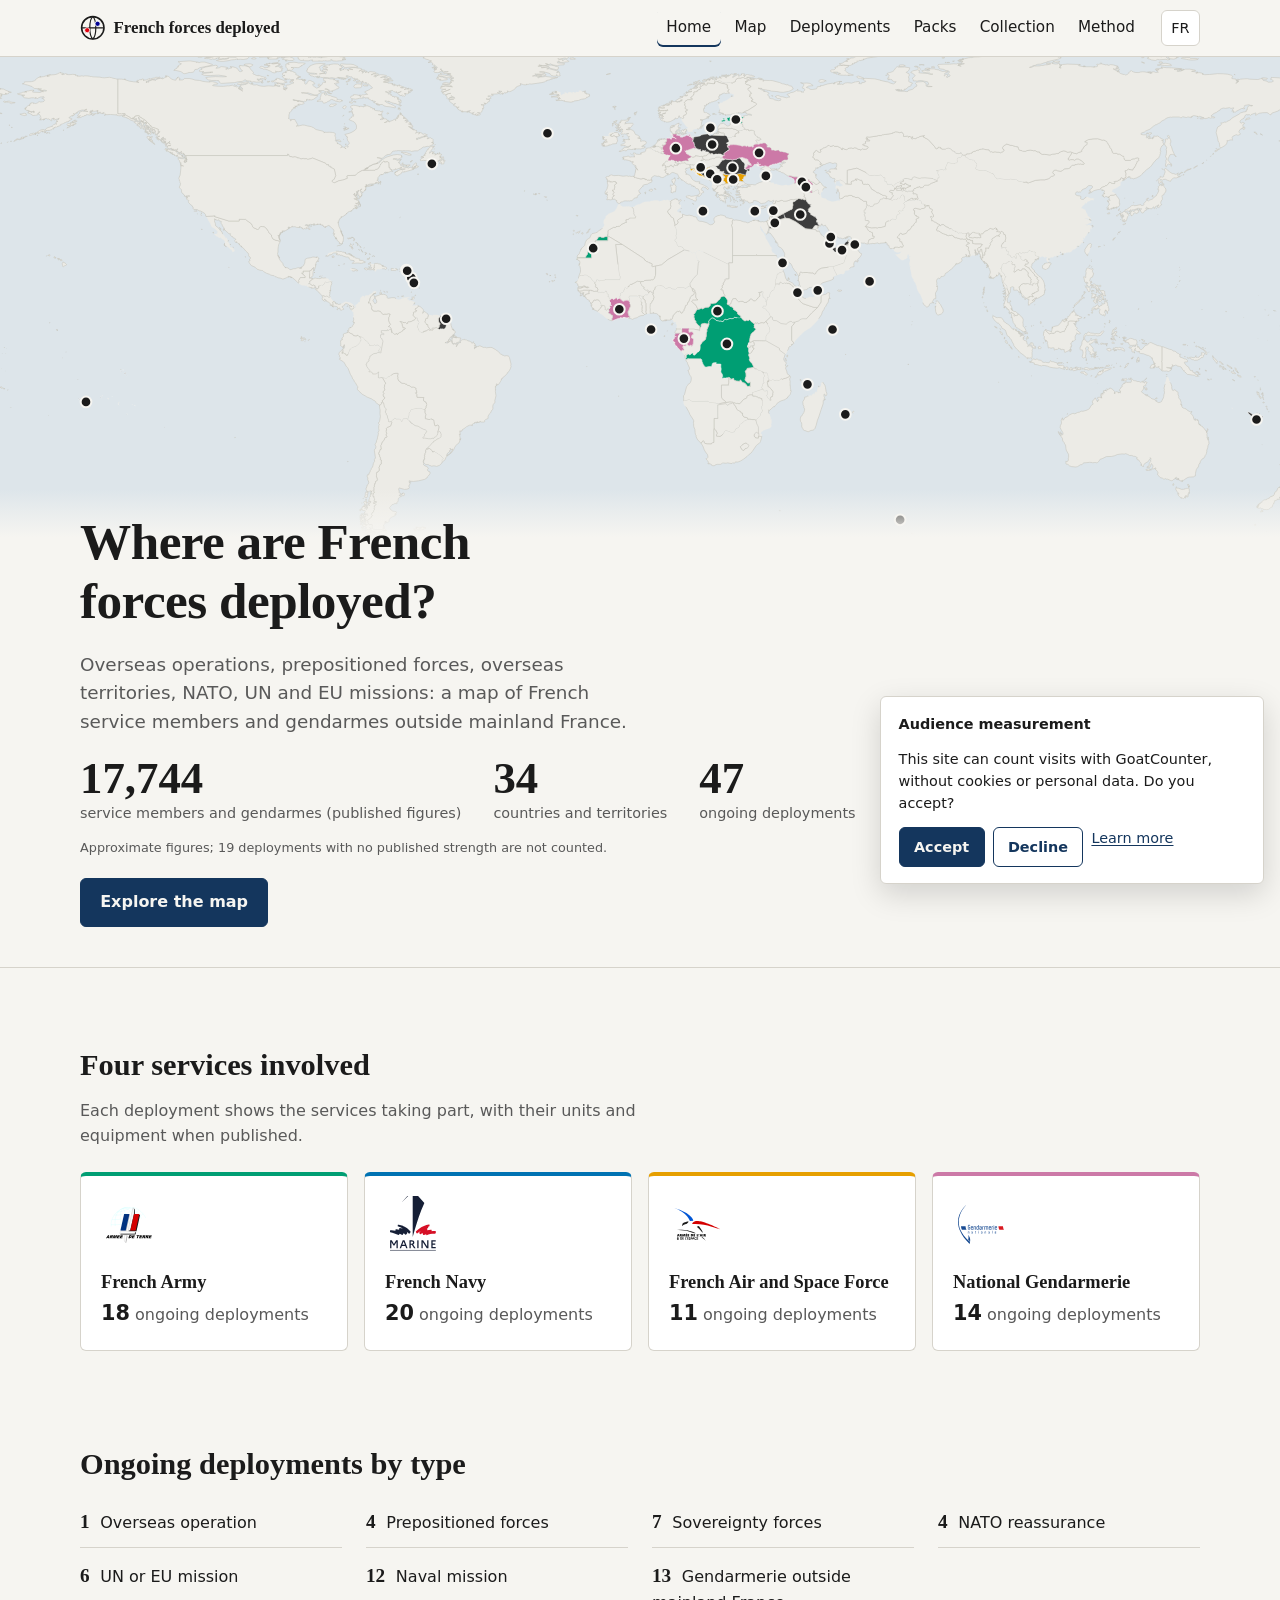
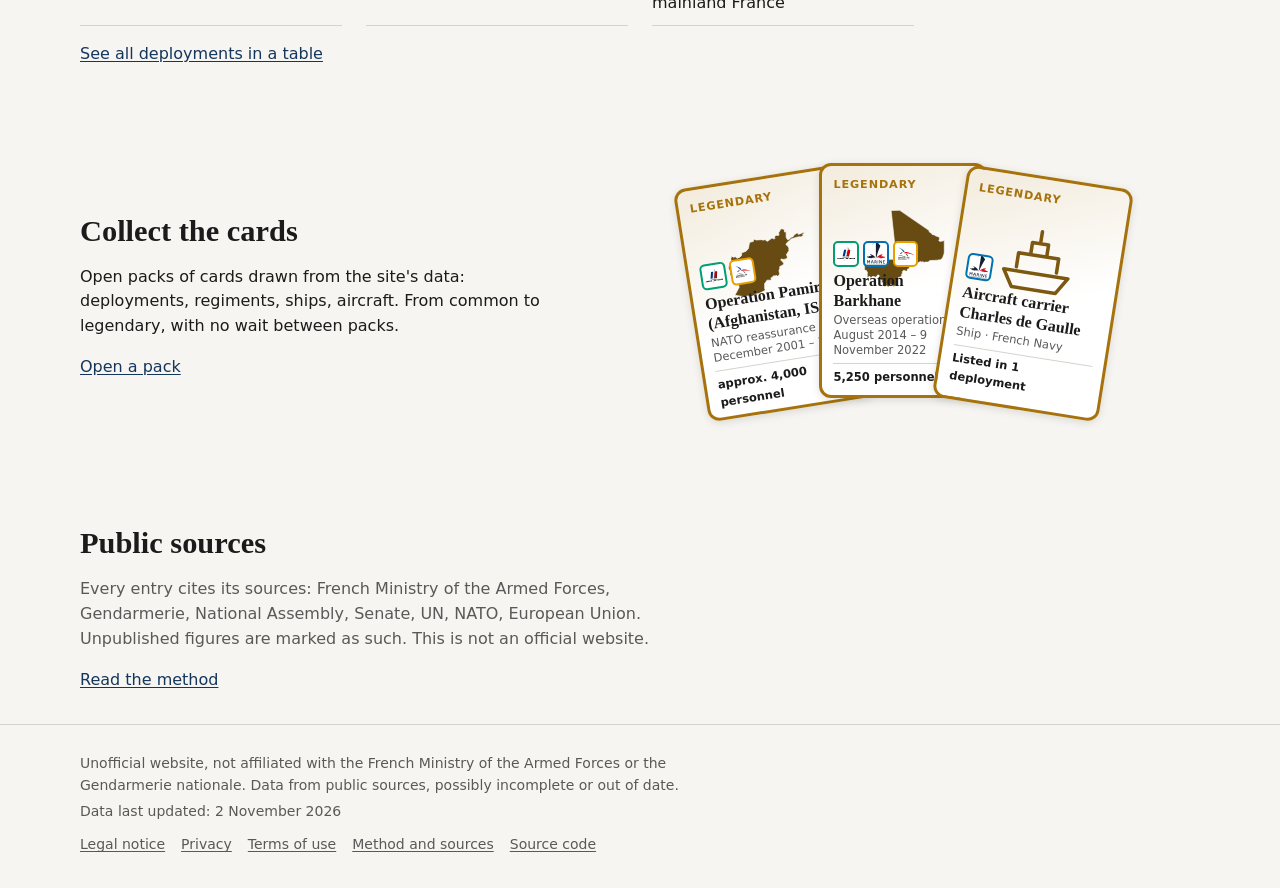
==== index.html @ 5f1ff508 "Ajoute la page d'accueil animée Carte du monde dont les contours se dessinent puis se remplissent, p" ====
<!doctype html>
<html lang="fr">
<head>
  <meta charset="utf-8">
  <meta name="viewport" content="width=device-width, initial-scale=1">
  <meta http-equiv="Content-Security-Policy" content="default-src 'self'; script-src 'self' https://gc.zgo.at; style-src 'self' 'unsafe-inline'; img-src 'self' data:; connect-src 'self' https://*.goatcounter.com; base-uri 'self'; form-action 'none'">
  <title>Forces françaises déployées dans le monde : carte et chiffres</title>
  <meta name="description" content="Où sont déployés les militaires et gendarmes français ? Carte, effectifs, unités et matériels des opérations extérieures, forces de présence et outre-mer, d'après des sources publiques.">
  <link rel="canonical" href="https://maximator13.github.io/forces-francaises/">
  <meta property="og:type" content="website">
  <meta property="og:site_name" content="Forces françaises déployées">
  <meta property="og:title" content="Forces françaises déployées dans le monde">
  <meta property="og:description" content="Carte interactive et chiffres des déploiements militaires français, d'après des sources publiques.">
  <meta property="og:url" content="https://maximator13.github.io/forces-francaises/">
  <meta property="og:image" content="https://maximator13.github.io/forces-francaises/og-image.png">
  <meta property="og:locale" content="fr_FR">
  <meta property="og:locale:alternate" content="en_GB">
  <meta name="twitter:card" content="summary_large_image">
  <link rel="icon" href="favicon.svg" type="image/svg+xml">
  <link rel="stylesheet" href="css/base.css">
  <link rel="stylesheet" href="css/cards.css">
  <link rel="stylesheet" href="css/home.css">
  <script type="module" src="js/pages/accueil.js"></script>
</head>
<body data-page="accueil">
  <main id="contenu">
    <section class="hero">
      <div class="hero-map" id="hero-map"></div>
      <div class="hero-text">
        <div class="wrap">
          <h1 data-i18n="home.title">Où sont déployées les forces françaises ?</h1>
          <p class="lede" data-i18n="home.lede">Opérations extérieures, forces de présence, outre-mer, missions de l'OTAN, de l'ONU et de l'Union européenne : la carte des militaires et gendarmes français hors de métropole.</p>
          <div class="figures" id="figures"></div>
          <p class="figures-note" id="figures-note"></p>
          <a class="button" href="carte.html" data-i18n="home.cta">Explorer la carte</a>
        </div>
      </div>
    </section>

    <section class="wrap home-section">
      <h2 class="reveal" data-i18n="home.forces_title">Quatre forces engagées</h2>
      <p class="reveal" data-i18n="home.forces_text">Chaque déploiement indique les forces qui y participent, avec leurs unités et leurs matériels quand ils sont publiés.</p>
      <ul class="force-grid" id="forces"></ul>
    </section>

    <section class="wrap home-section">
      <h2 class="reveal" data-i18n="home.types_title">Déploiements en cours, par type</h2>
      <ul class="type-list" id="types"></ul>
      <p class="reveal"><a href="deploiements.html" data-i18n="home.list_link">Voir tous les déploiements dans un tableau</a></p>
    </section>

    <section class="wrap home-section collect">
      <div class="reveal">
        <h2 data-i18n="home.collect_title">Collectionnez les cartes</h2>
        <p data-i18n="home.collect_text">Ouvrez des paquets de cartes tirées des données du site : déploiements, régiments, navires, avions. De commune à légendaire, sans attente entre deux paquets.</p>
        <p><a href="paquets.html" data-i18n="home.collect_link">Ouvrir un paquet</a></p>
      </div>
      <div class="showcase" id="showcase" aria-hidden="true"></div>
    </section>

    <section class="wrap home-section">
      <h2 class="reveal" data-i18n="home.method_title">Des sources publiques</h2>
      <p class="reveal" data-i18n="home.method_text">Chaque fiche cite ses sources : ministère des Armées, Gendarmerie nationale, Assemblée nationale, Sénat, ONU, OTAN, Union européenne. Les chiffres non publiés sont indiqués comme tels. Ce site n'est pas officiel.</p>
      <p class="reveal"><a href="methode.html" data-i18n="home.method_link">Lire la méthode</a></p>
    </section>
  </main>
</body>
</html>
---- css/base.css ----
/* Styles communs : couleurs, typographie, en-tête, pied de page, transitions de page. */

:root {
  color-scheme: light dark;

  --bg: #f6f5f1;
  --surface: #ffffff;
  --ink: #1b1b1b;
  --muted: #595959;
  --line: #d6d3cb;
  --accent: #14365d;
  --focus: #1a5fb4;

  --ocean: #dde5ea;
  --land: #ecebe6;
  --land-line: #c3c0b7;
  --past: #a9a9a9;
  --multi: #3d3d3d;

  /* Palette Okabe-Ito : distinguable par les personnes daltoniennes */
  --terre: #009e73;
  --marine: #0072b2;
  --air: #e69f00;
  --gendarmerie: #cc79a7;
  /* Variantes foncées pour du texte sur fond clair (contraste AA) */
  --terre-text: #00684b;
  --marine-text: #005a8c;
  --air-text: #8a5f00;
  --gendarmerie-text: #8f3d6c;

  --commune: #6b6b6b;
  --peu_commune: #2f7d4f;
  --rare: #1f5fae;
  --legendaire: #a6720b;

  --serif: "Iowan Old Style", "Palatino Linotype", Palatino, Georgia, serif;
  --sans: system-ui, -apple-system, "Segoe UI", Roboto, "Helvetica Neue", Arial, sans-serif;
  --radius: 6px;
  --header-h: 3.5rem;
  --ease-out: cubic-bezier(0.22, 1, 0.36, 1);
}

@media (prefers-color-scheme: dark) {
  :root {
    --bg: #121416;
    --surface: #1b1e21;
    --ink: #ececea;
    --muted: #a8a8a4;
    --line: #34383c;
    --accent: #9cc3ef;
    --focus: #8ab8ff;

    --ocean: #131a20;
    --land: #30353a;
    --land-line: #474d53;
    --past: #6c6f72;
    --multi: #c9c9c6;

    --terre: #2cc28f;
    --marine: #4aa3df;
    --air: #f0b429;
    --gendarmerie: #e08fbf;
    --terre-text: #5fd6ab;
    --marine-text: #7bbcea;
    --air-text: #f3c45a;
    --gendarmerie-text: #eba9cf;

    --commune: #a0a0a0;
    --peu_commune: #5cc08a;
    --rare: #6aa6f2;
    --legendaire: #f0c14b;
  }
}

*, *::before, *::after { box-sizing: border-box; }

html { -webkit-text-size-adjust: 100%; }

body {
  margin: 0;
  min-height: 100dvh;
  display: flex;
  flex-direction: column;
  background: var(--bg);
  color: var(--ink);
  font: 1rem/1.55 var(--sans);
}

main { flex: 1; }

h1, h2, h3 { font-family: var(--serif); line-height: 1.15; font-weight: 600; }
h1 { font-size: clamp(1.9rem, 5vw, 3.2rem); margin: 0 0 0.5rem; letter-spacing: -0.01em; }
h2 { font-size: clamp(1.35rem, 3vw, 1.9rem); margin: 2rem 0 0.75rem; }
h3 { font-size: 1.15rem; margin: 1.5rem 0 0.5rem; }

a { color: var(--accent); text-underline-offset: 0.15em; }
a:hover { text-decoration-thickness: 2px; }

:focus-visible { outline: 3px solid var(--focus); outline-offset: 2px; border-radius: 2px; }

button { font: inherit; color: inherit; cursor: pointer; }

img, svg { max-width: 100%; }

.visually-hidden {
  position: absolute !important;
  width: 1px; height: 1px;
  overflow: hidden;
  clip-path: inset(50%);
  white-space: nowrap;
}

.skip-link {
  position: absolute;
  left: 1rem; top: -3rem;
  z-index: 2000;
  padding: 0.5rem 0.75rem;
  background: var(--surface);
  border: 2px solid var(--focus);
}
.skip-link:focus { top: 0.5rem; }

.wrap { width: min(100% - 2rem, 70rem); margin-inline: auto; }
.prose { width: min(100% - 2rem, 42rem); margin-inline: auto; padding-block: 2rem 4rem; }
.prose p, .prose li { max-width: 65ch; }
.lede { font-size: 1.15rem; color: var(--muted); }

/* En-tête */
.site-header {
  position: sticky;
  top: 0;
  z-index: 1000;
  min-height: var(--header-h);
  background: color-mix(in srgb, var(--bg) 88%, transparent);
  backdrop-filter: blur(8px);
  border-bottom: 1px solid var(--line);
  view-transition-name: site-header;
}
.site-header .wrap {
  display: flex;
  align-items: center;
  gap: 1rem;
  min-height: var(--header-h);
}
.brand {
  font-family: var(--serif);
  font-weight: 700;
  font-size: 1.05rem;
  color: var(--ink);
  text-decoration: none;
  display: flex;
  align-items: center;
  gap: 0.5rem;
  white-space: nowrap;
}
.brand svg { width: 1.6rem; height: 1.6rem; }
.site-nav { margin-left: auto; }
.site-nav ul { display: flex; gap: 0.25rem; list-style: none; margin: 0; padding: 0; }
.site-nav a {
  display: block;
  padding: 0.45rem 0.6rem;
  border-radius: var(--radius);
  color: var(--ink);
  text-decoration: none;
  font-size: 0.95rem;
}
.site-nav a:hover { background: var(--line); }
.site-nav a[aria-current="page"] { box-shadow: inset 0 -2px 0 var(--accent); }
.menu-toggle, .lang-toggle {
  border: 1px solid var(--line);
  background: var(--surface);
  border-radius: var(--radius);
  padding: 0.35rem 0.6rem;
  font-size: 0.9rem;
}
.menu-toggle { display: none; margin-left: auto; }

@media (max-width: 52rem) {
  .menu-toggle { display: block; }
  .site-nav {
    display: none;
    position: absolute;
    inset: var(--header-h) 0 auto 0;
    background: var(--bg);
    border-bottom: 1px solid var(--line);
    padding: 0.5rem 1rem 1rem;
  }
  .site-nav.open { display: block; }
  .site-nav ul { flex-direction: column; }
  .site-nav a { padding: 0.75rem 0.5rem; }
}

/* Pied de page */
.site-footer {
  border-top: 1px solid var(--line);
  color: var(--muted);
  font-size: 0.875rem;
  padding: 1.5rem 0 2rem;
}
.site-footer p { margin: 0.25rem 0; max-width: 70ch; }
.site-footer nav { display: flex; flex-wrap: wrap; gap: 0.25rem 1rem; margin-top: 0.75rem; }
.site-footer a { color: var(--muted); }

/* Boutons */
.button {
  display: inline-flex;
  align-items: center;
  gap: 0.5rem;
  padding: 0.7rem 1.2rem;
  border-radius: var(--radius);
  border: 1px solid var(--accent);
  background: var(--accent);
  color: var(--bg);
  font-weight: 600;
  text-decoration: none;
  transition: transform 0.15s var(--ease-out), box-shadow 0.15s;
}
.button:hover { transform: translateY(-1px); box-shadow: 0 4px 14px color-mix(in srgb, var(--accent) 30%, transparent); }
.button.secondary { background: transparent; color: var(--accent); }

/* Badges de force : couleur + sigle + texte */
.force {
  display: inline-flex;
  align-items: center;
  gap: 0.35rem;
  font-size: 0.85rem;
  font-weight: 600;
}
/* Logo officiel sur pastille blanche ; la bordure reprend la couleur de la force */
.logo, .force::before {
  display: inline-block;
  flex: none;
  width: 1.75rem; height: 1.75rem;
  border-radius: 5px;
  border: 2px solid var(--c, var(--line));
  background: #fff var(--logo) center / 82% no-repeat;
}
.force::before { content: ""; }
[data-force="terre"] { --c: var(--terre); --logo: url("../img/forces/terre.svg"); }
[data-force="marine"] { --c: var(--marine); --logo: url("../img/forces/marine.svg"); }
[data-force="air"] { --c: var(--air); --logo: url("../img/forces/air.svg"); }
[data-force="gendarmerie"] { --c: var(--gendarmerie); --logo: url("../img/forces/gendarmerie.svg"); }
.force[data-force="terre"] { color: var(--terre-text); }
.force[data-force="marine"] { color: var(--marine-text); }
.force[data-force="air"] { color: var(--air-text); }
.force[data-force="gendarmerie"] { color: var(--gendarmerie-text); }

/* Bandeau de consentement */
.consent {
  position: fixed;
  inset: auto 1rem 1rem auto;
  z-index: 1500;
  max-width: 24rem;
  padding: 1rem 1.1rem;
  background: var(--surface);
  border: 1px solid var(--line);
  border-radius: var(--radius);
  box-shadow: 0 10px 30px rgb(0 0 0 / 0.15);
  font-size: 0.9rem;
}
.consent p { margin: 0 0 0.75rem; }
.consent .actions { display: flex; gap: 0.5rem; flex-wrap: wrap; }
.consent .button { padding: 0.5rem 0.9rem; }
@media (max-width: 30rem) { .consent { inset: auto 0.5rem 0.5rem 0.5rem; max-width: none; } }

/* Révélations au défilement : décoratives, donc sans repli */
@media (prefers-reduced-motion: no-preference) {
  @supports ((animation-timeline: view()) and (animation-range: entry)) {
    .reveal {
      animation: reveal-in auto linear backwards;
      animation-timeline: view();
      animation-range: entry 0% entry 80%;
    }
  }
}
@keyframes reveal-in {
  from { opacity: 0; translate: 0 2rem; }
}

/* Transitions entre pages */
@media (prefers-reduced-motion: no-preference) {
  @view-transition { navigation: auto; }

  ::view-transition-old(root) { animation: 0.25s ease-in both page-out; }
  ::view-transition-new(root) { animation: 0.4s var(--ease-out) both page-in; }
}
@keyframes page-out { to { opacity: 0; translate: 0 -0.75rem; } }
@keyframes page-in { from { opacity: 0; translate: 0 1.25rem; } }
---- css/cards.css ----
/* Cartes à collectionner, ouverture de paquets et collection. */

.card {
  --rc: var(--commune);
  position: relative;
  display: grid;
  grid-template-rows: auto minmax(3rem, 1fr) auto auto auto auto;
  aspect-ratio: 5 / 7;
  width: 100%;
  padding: 0.6rem 0.7rem 0.7rem;
  border-radius: 12px;
  border: 2px solid var(--rc);
  background:
    linear-gradient(160deg, color-mix(in srgb, var(--rc) 14%, var(--surface)), var(--surface) 55%);
  color: var(--ink);
  box-shadow: 0 2px 8px rgb(0 0 0 / 0.12);
  overflow: clip; /* et non hidden : la carte peut grandir si le nom est long */
  text-align: left;
}
.card--peu_commune { --rc: var(--peu_commune); }
.card--rare { --rc: var(--rare); border-width: 3px; border-style: double; }
.card--legendaire { --rc: var(--legendaire); border-width: 3px; }

.card-top { display: flex; align-items: center; gap: 0.35rem; font-size: 0.7rem; font-weight: 700; }
.card-rarity { text-transform: uppercase; letter-spacing: 0.08em; color: var(--rc); }
.card--commune .card-rarity { color: var(--muted); }
.card-new { margin-left: auto; padding: 0.05rem 0.4rem; border-radius: 1rem; background: var(--accent); color: var(--bg); }
.card-count { margin-left: auto; color: var(--muted); }
.card-new + .card-count { margin-left: 0.25rem; }

.card-art { display: grid; place-items: center; min-height: 0; padding: 0.3rem; }
.card-art svg { width: auto; height: 100%; max-width: 78%; max-height: 7rem; overflow: visible; }
.card-shape { fill: color-mix(in srgb, var(--rc) 55%, var(--ink)); stroke: var(--surface); stroke-width: 0.6; }
.card-icon { fill: none; stroke: color-mix(in srgb, var(--rc) 70%, var(--ink)); stroke-width: 3.5; stroke-linejoin: round; stroke-linecap: round; }

.card-logos { display: flex; gap: 0.25rem; margin-bottom: 0.3rem; }
.card-logos .logo { width: 1.6rem; height: 1.6rem; }
.card-name { margin: 0; font-size: clamp(0.85rem, 2.4vw, 1rem); line-height: 1.2; }
.card-sub { margin: 0.2rem 0 0; font-size: 0.72rem; color: var(--muted); line-height: 1.3; }
.card-foot { margin: 0.35rem 0 0; padding-top: 0.3rem; border-top: 1px solid var(--line); font-size: 0.72rem; font-weight: 600; }

/* Reflet animé des cartes rares et légendaires */
.card--rare::after, .card--legendaire::after {
  content: "";
  position: absolute;
  inset: 0;
  pointer-events: none;
  background: linear-gradient(115deg, transparent 35%, rgb(255 255 255 / 0.35) 48%, transparent 60%);
  background-size: 250% 100%;
  background-position: 120% 0;
}
@media (prefers-reduced-motion: no-preference) {
  .card--rare::after { animation: shine 4s ease-in-out infinite; }
  .card--legendaire::after { animation: shine 2.4s ease-in-out infinite; }
  .card--legendaire { animation: glow 2.4s ease-in-out infinite alternate; }
}
@keyframes shine { 0%, 40% { background-position: 120% 0; } 100% { background-position: -120% 0; } }
@keyframes glow {
  from { box-shadow: 0 0 6px color-mix(in srgb, var(--legendaire) 40%, transparent); }
  to { box-shadow: 0 0 22px color-mix(in srgb, var(--legendaire) 80%, transparent); }
}

.card--back {
  display: grid;
  place-items: center;
  align-content: center;
  gap: 0.5rem;
  border-color: var(--line);
  background:
    repeating-linear-gradient(45deg, transparent 0 8px, color-mix(in srgb, var(--accent) 8%, transparent) 8px 9px),
    var(--surface);
  color: var(--muted);
}
.card-back-logo { width: 45%; }
.card-back-label { font-size: 0.75rem; text-align: center; padding: 0 0.5rem; }

/* Page paquets */
.packs { padding-block: 2rem 4rem; text-align: center; }
.packs .lede { margin-inline: auto; max-width: 40rem; }
.pack-stage {
  position: relative;
  display: grid;
  place-items: center;
  min-height: 24rem;
  margin: 1.5rem 0;
  perspective: 1200px;
}
.pack {
  position: relative;
  width: 11rem;
  aspect-ratio: 5 / 7;
  border: 0;
  padding: 0;
  border-radius: 14px;
  background: linear-gradient(135deg, #000091 0 33%, #f5f5f5 33% 66%, #e1000f 66%);
  box-shadow: 0 12px 30px rgb(0 0 0 / 0.3);
  color: #1b1b1b;
  font: 700 1rem var(--serif);
}
.pack::before {
  content: "";
  position: absolute;
  inset: 10px;
  border: 2px dashed rgb(255 255 255 / 0.7);
  border-radius: 10px;
}
.pack span { position: relative; display: block; padding: 0.4rem; background: rgb(255 255 255 / 0.9); margin: 0 0.75rem; border-radius: 6px; }
.pack:hover { translate: 0 -4px; }
@media (prefers-reduced-motion: no-preference) {
  .pack { transition: translate 0.2s var(--ease-out); animation: float 3s ease-in-out infinite alternate; }
}
@keyframes float { to { translate: 0 -8px; rotate: 1deg; } }
.pack-half { position: absolute; inset: 0; border-radius: 14px; background: inherit; }

.reveal-row {
  display: grid;
  grid-template-columns: repeat(5, minmax(0, 10rem));
  gap: clamp(0.4rem, 1.5vw, 1rem);
  justify-content: center;
  width: 100%;
}
@media (max-width: 40rem) {
  .reveal-row { grid-template-columns: repeat(3, minmax(0, 8.5rem)); }
}
.flip {
  border: 0;
  padding: 0;
  background: none;
  perspective: 900px;
  border-radius: 12px;
}
.flip-inner {
  position: relative;
  display: grid;
  transform-style: preserve-3d;
  transition: transform 0.6s var(--ease-out);
}
.flip-inner > * { grid-area: 1 / 1; backface-visibility: hidden; }
.flip-inner > .face { transform: rotateY(180deg); }
.flip.is-flipped .flip-inner { transform: rotateY(180deg); }
.flip:not(.is-flipped):hover .flip-inner { transform: translateY(-6px) rotateZ(-1deg); }
@media (prefers-reduced-motion: reduce) {
  .flip-inner { transition: none; }
}

.pack-actions { display: flex; flex-wrap: wrap; gap: 0.75rem; justify-content: center; margin-top: 1rem; }
.pack-summary { min-height: 1.5rem; margin-top: 1rem; color: var(--muted); }
.pack-stats { font-size: 0.9rem; color: var(--muted); }

/* Page collection */
.collection { padding-block: 2rem 4rem; }
.progress-grid { display: grid; grid-template-columns: repeat(auto-fit, minmax(10rem, 1fr)); gap: 0.75rem; margin: 1.25rem 0; }
.progress-item { padding: 0.75rem; border: 1px solid var(--line); border-radius: var(--radius); background: var(--surface); }
.progress-item strong { display: block; font-family: var(--serif); font-size: 1.4rem; }
.progress-item progress { width: 100%; height: 0.5rem; accent-color: var(--accent); }
.collection-tools { display: flex; flex-wrap: wrap; gap: 0.75rem 1.5rem; align-items: end; margin: 1rem 0; }
.collection-tools label { display: grid; gap: 0.2rem; font-size: 0.85rem; color: var(--muted); }
.collection-tools select { font: inherit; padding: 0.35rem 0.5rem; border: 1px solid var(--line); border-radius: var(--radius); background: var(--surface); color: var(--ink); }
.card-grid { display: grid; grid-template-columns: repeat(auto-fill, minmax(9.5rem, 1fr)); gap: 0.9rem; list-style: none; padding: 0; margin: 0; }
.card-grid button { border: 0; padding: 0; background: none; border-radius: 12px; width: 100%; }
.card-grid button:hover .card { translate: 0 -4px; }
.card-grid .card { transition: translate 0.2s var(--ease-out); }
.card-grid .is-missing .card { opacity: 0.55; }

/* Détail d'une carte : boîte modale */
.card-dialog {
  width: min(100% - 2rem, 44rem);
  max-height: 90dvh;
  padding: 0;
  border: 1px solid var(--line);
  border-radius: 14px;
  background: var(--surface);
  color: var(--ink);
}
.card-dialog:modal { overscroll-behavior: contain; }
.card-dialog::backdrop { background: rgb(0 0 0 / 0.55); overflow: hidden; overscroll-behavior: contain; }
.card-dialog[open] { display: grid; grid-template-columns: minmax(0, 15rem) 1fr; gap: 1.25rem; padding: 1.25rem; }
@media (max-width: 36rem) { .card-dialog[open] { grid-template-columns: 1fr; } .card-dialog .card { max-width: 13rem; margin-inline: auto; } }
@media (prefers-reduced-motion: no-preference) {
  .card-dialog[open] { animation: pop 0.35s var(--ease-out); }
}
@keyframes pop { from { opacity: 0; scale: 0.92; } }
.card-dialog h2 { margin: 0 0 0.5rem; }
.card-dialog ul { padding-left: 1.1rem; }
.card-dialog .close-row { margin-top: 1rem; }
.confirm[open] { grid-template-columns: 1fr; width: min(100% - 2rem, 28rem); }
---- css/home.css ----
/* Accueil : carte animée, chiffres, forces, aperçu des cartes. */

.hero {
  display: grid;
  overflow: hidden;
  border-bottom: 1px solid var(--line);
}
.hero-map { height: clamp(13rem, 42vw, 30rem); background: var(--ocean); }
.hero-map svg { display: block; width: 100%; height: 100%; }
.hero-text {
  position: relative;
  margin-top: -3rem;
  padding: 0 0 2.5rem;
  background: linear-gradient(to bottom, transparent, var(--bg) 3rem);
}
.hero-text .wrap { padding-top: 1.5rem; }
.hero-text .wrap { display: grid; gap: 0.75rem; }
.hero h1 { max-width: 18ch; }
.hero .lede { max-width: 48ch; margin: 0; }

.h-land {
  fill: var(--land);
  stroke: var(--land-line);
  stroke-width: 0.5;
  vector-effect: non-scaling-stroke;
}
.h-on { stroke: var(--bg); }
.h-terre { fill: var(--terre); }
.h-marine { fill: var(--marine); }
.h-air { fill: var(--air); }
.h-gendarmerie { fill: var(--gendarmerie); }
.h-multi { fill: var(--multi); }
.h-pin { fill: var(--ink); stroke: var(--bg); stroke-width: 1.5; }

@media (prefers-reduced-motion: no-preference) {
  /* les contours se dessinent, puis les zones se remplissent et les points apparaissent */
  .h-land {
    stroke-dasharray: 1;
    stroke-dashoffset: 1;
    fill-opacity: 0;
    animation:
      draw 1.6s ease-out calc(var(--i) * 25ms) forwards,
      fill-in 0.8s ease-out calc(1.2s + var(--i) * 25ms) forwards;
  }
  .h-pin {
    scale: 0;
    transform-box: fill-box;
    transform-origin: center;
    animation: pop-in 0.5s cubic-bezier(0.34, 1.56, 0.64, 1) calc(2s + var(--i) * 40ms) forwards,
      beat 2.8s ease-in-out calc(3.5s + var(--i) * 40ms) infinite;
  }
}
@keyframes draw { to { stroke-dashoffset: 0; } }
@keyframes fill-in { to { fill-opacity: 1; } }
@keyframes pop-in { to { scale: 1; } }
@keyframes beat { 50% { scale: 1.5; } }

.figures { display: flex; flex-wrap: wrap; gap: 0.5rem 2rem; margin-top: 0.5rem; }
.figure strong { display: block; font: 700 clamp(1.8rem, 5vw, 2.8rem)/1 var(--serif); font-variant-numeric: tabular-nums; }
.figure span { color: var(--muted); font-size: 0.9rem; }
.figures-note { font-size: 0.8rem; color: var(--muted); margin: 0; }
.hero .button { justify-self: start; margin-top: 0.5rem; }

.home-section { padding-block: 3rem 1rem; }
.home-section > p { max-width: 60ch; color: var(--muted); }

.force-grid {
  display: grid;
  grid-template-columns: repeat(auto-fit, minmax(13rem, 1fr));
  gap: 1rem;
  list-style: none;
  padding: 0;
  margin: 1.5rem 0 0;
}
.force-card {
  padding: 1.25rem;
  border: 1px solid var(--line);
  border-top: 4px solid var(--c);
  border-radius: var(--radius);
  background: var(--surface);
}
.force-card .logo { width: 3.5rem; height: 3.5rem; border-width: 0; }
.force-card h3 { margin: 0.75rem 0 0.25rem; }
.force-card p { margin: 0; color: var(--muted); }
.force-card strong { color: var(--ink); font-size: 1.3rem; }

.type-list { display: grid; grid-template-columns: repeat(auto-fit, minmax(15rem, 1fr)); gap: 0.25rem 1.5rem; list-style: none; padding: 0; }
.type-list li { padding: 0.6rem 0; border-bottom: 1px solid var(--line); }
.type-list strong { font-family: var(--serif); font-size: 1.2rem; margin-right: 0.35rem; }

.collect { display: grid; gap: 2rem; align-items: center; }
@media (min-width: 50rem) { .collect { grid-template-columns: 1fr 1.2fr; } }
.showcase { display: flex; justify-content: center; padding: 1rem 0 2rem; }
.showcase-card { width: 10.5rem; margin-inline: -1.2rem; transition: rotate 0.3s var(--ease-out), translate 0.3s var(--ease-out); }
.showcase-card:nth-child(1) { rotate: -9deg; translate: 0 0.8rem; }
.showcase-card:nth-child(3) { rotate: 9deg; translate: 0 0.8rem; }
.showcase:hover .showcase-card:nth-child(1) { rotate: -14deg; translate: -1.5rem 0.6rem; }
.showcase:hover .showcase-card:nth-child(3) { rotate: 14deg; translate: 1.5rem 0.6rem; }
.showcase:hover .showcase-card:nth-child(2) { translate: 0 -0.8rem; }
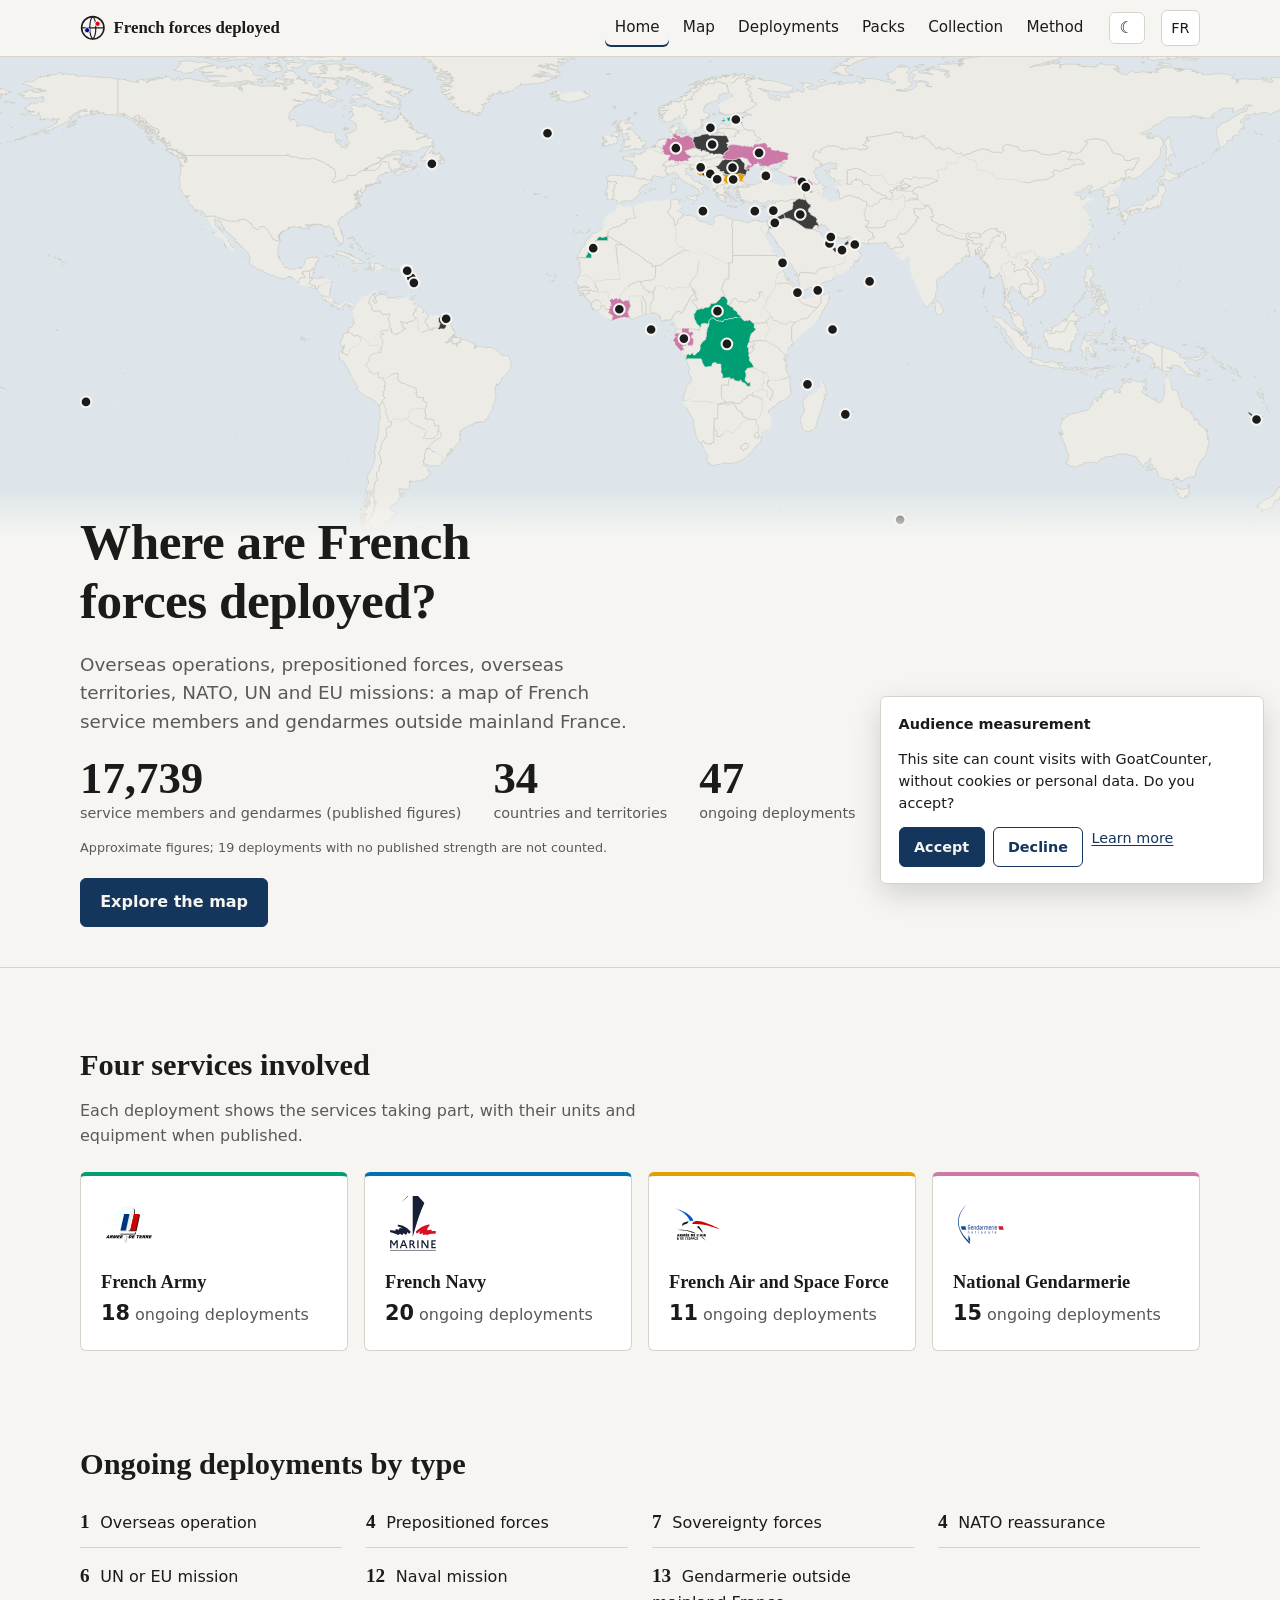
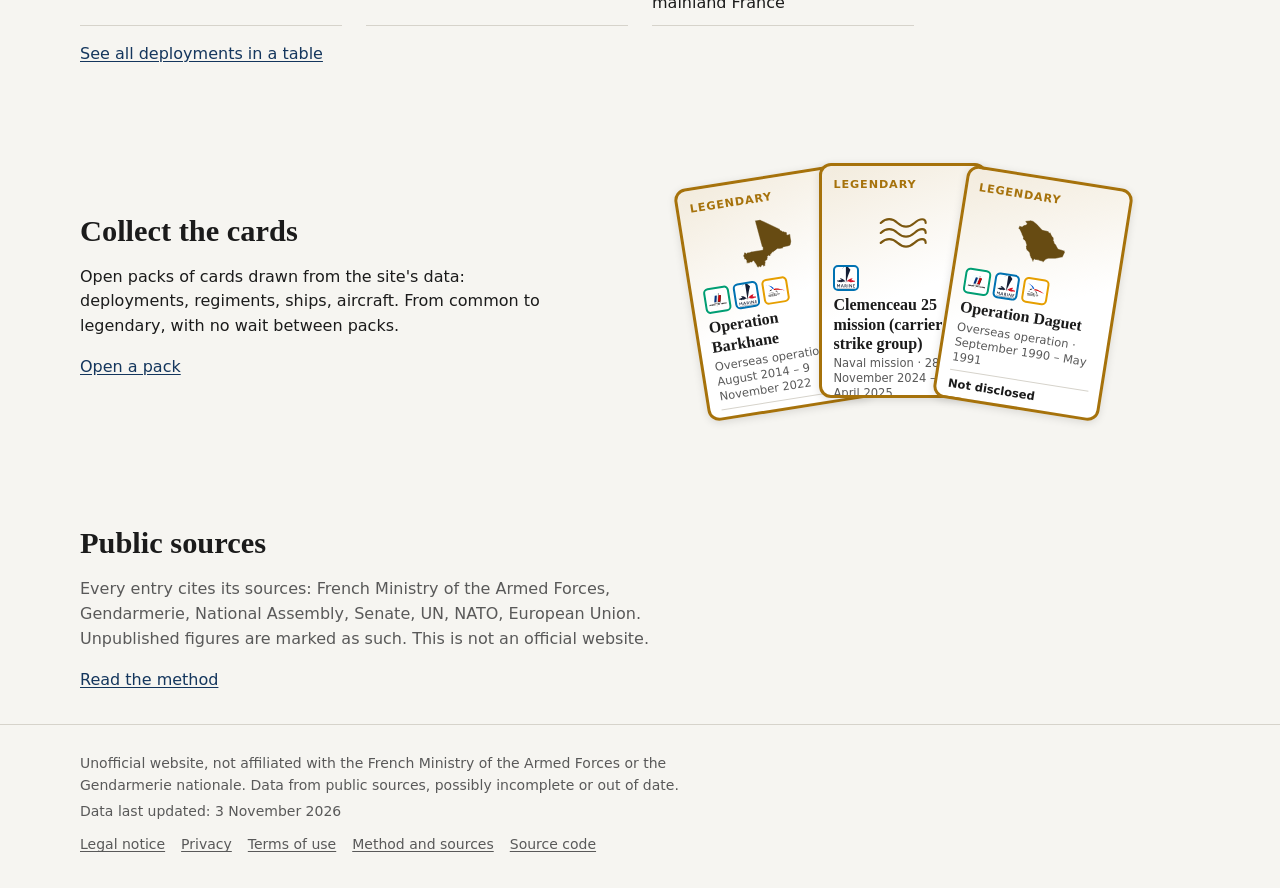
==== commit a2e37348: "Ajoute un bouton clair/sombre, met le logo aux couleurs du drapeau et retire la mention du fond de c" ====
--- a/index.html
+++ b/index.html
@@ -17,6 +17,7 @@
   <meta property="og:locale:alternate" content="en_GB">
   <meta name="twitter:card" content="summary_large_image">
   <link rel="icon" href="favicon.svg" type="image/svg+xml">
+  <script src="js/theme.js"></script>
   <link rel="stylesheet" href="css/base.css">
   <link rel="stylesheet" href="css/cards.css">
   <link rel="stylesheet" href="css/home.css">
--- a/css/base.css
+++ b/css/base.css
@@ -2,36 +2,37 @@
 
 :root {
   color-scheme: light dark;
-
-  --bg: #f6f5f1;
-  --surface: #ffffff;
-  --ink: #1b1b1b;
-  --muted: #595959;
-  --line: #d6d3cb;
-  --accent: #14365d;
-  --focus: #1a5fb4;
-
-  --ocean: #dde5ea;
-  --land: #ecebe6;
-  --land-line: #c3c0b7;
-  --past: #a9a9a9;
-  --multi: #3d3d3d;
+  /* chaque couleur : light-dark(clair, sombre) ; le bouton de thème force l'un ou l'autre */
+
+  --bg: light-dark(#f6f5f1, #121416);
+  --surface: light-dark(#ffffff, #1b1e21);
+  --ink: light-dark(#1b1b1b, #ececea);
+  --muted: light-dark(#595959, #a8a8a4);
+  --line: light-dark(#d6d3cb, #34383c);
+  --accent: light-dark(#14365d, #9cc3ef);
+  --focus: light-dark(#1a5fb4, #8ab8ff);
+
+  --ocean: light-dark(#dde5ea, #131a20);
+  --land: light-dark(#ecebe6, #30353a);
+  --land-line: light-dark(#c3c0b7, #474d53);
+  --past: light-dark(#a9a9a9, #6c6f72);
+  --multi: light-dark(#3d3d3d, #c9c9c6);
 
   /* Palette Okabe-Ito : distinguable par les personnes daltoniennes */
-  --terre: #009e73;
-  --marine: #0072b2;
-  --air: #e69f00;
-  --gendarmerie: #cc79a7;
+  --terre: light-dark(#009e73, #2cc28f);
+  --marine: light-dark(#0072b2, #4aa3df);
+  --air: light-dark(#e69f00, #f0b429);
+  --gendarmerie: light-dark(#cc79a7, #e08fbf);
   /* Variantes foncées pour du texte sur fond clair (contraste AA) */
-  --terre-text: #00684b;
-  --marine-text: #005a8c;
-  --air-text: #8a5f00;
-  --gendarmerie-text: #8f3d6c;
-
-  --commune: #6b6b6b;
-  --peu_commune: #2f7d4f;
-  --rare: #1f5fae;
-  --legendaire: #a6720b;
+  --terre-text: light-dark(#00684b, #5fd6ab);
+  --marine-text: light-dark(#005a8c, #7bbcea);
+  --air-text: light-dark(#8a5f00, #f3c45a);
+  --gendarmerie-text: light-dark(#8f3d6c, #eba9cf);
+
+  --commune: light-dark(#6b6b6b, #a0a0a0);
+  --peu_commune: light-dark(#2f7d4f, #5cc08a);
+  --rare: light-dark(#1f5fae, #6aa6f2);
+  --legendaire: light-dark(#a6720b, #f0c14b);
 
   --serif: "Iowan Old Style", "Palatino Linotype", Palatino, Georgia, serif;
   --sans: system-ui, -apple-system, "Segoe UI", Roboto, "Helvetica Neue", Arial, sans-serif;
@@ -40,37 +41,9 @@
   --ease-out: cubic-bezier(0.22, 1, 0.36, 1);
 }
 
-@media (prefers-color-scheme: dark) {
-  :root {
-    --bg: #121416;
-    --surface: #1b1e21;
-    --ink: #ececea;
-    --muted: #a8a8a4;
-    --line: #34383c;
-    --accent: #9cc3ef;
-    --focus: #8ab8ff;
-
-    --ocean: #131a20;
-    --land: #30353a;
-    --land-line: #474d53;
-    --past: #6c6f72;
-    --multi: #c9c9c6;
-
-    --terre: #2cc28f;
-    --marine: #4aa3df;
-    --air: #f0b429;
-    --gendarmerie: #e08fbf;
-    --terre-text: #5fd6ab;
-    --marine-text: #7bbcea;
-    --air-text: #f3c45a;
-    --gendarmerie-text: #eba9cf;
-
-    --commune: #a0a0a0;
-    --peu_commune: #5cc08a;
-    --rare: #6aa6f2;
-    --legendaire: #f0c14b;
-  }
-}
+:root[data-theme="light"] { color-scheme: light; }
+:root[data-theme="dark"] { color-scheme: dark; }
+
 
 *, *::before, *::after { box-sizing: border-box; }
 
@@ -166,7 +139,7 @@
 }
 .site-nav a:hover { background: var(--line); }
 .site-nav a[aria-current="page"] { box-shadow: inset 0 -2px 0 var(--accent); }
-.menu-toggle, .lang-toggle {
+.menu-toggle, .lang-toggle, .theme-toggle {
   border: 1px solid var(--line);
   background: var(--surface);
   border-radius: var(--radius);
@@ -174,6 +147,7 @@
   font-size: 0.9rem;
 }
 .menu-toggle { display: none; margin-left: auto; }
+.theme-toggle { min-width: 2.2rem; font-size: 1rem; line-height: 1.2; }
 
 @media (max-width: 52rem) {
   .menu-toggle { display: block; }
@@ -286,3 +260,13 @@
 }
 @keyframes page-out { to { opacity: 0; translate: 0 -0.75rem; } }
 @keyframes page-in { from { opacity: 0; translate: 0 1.25rem; } }
+
+/* Pages de texte bilingues : seul le bloc de la langue courante est affiché */
+html[lang="fr"] [data-lang="en"],
+html[lang="en"] [data-lang="fr"] { display: none; }
+.prose h2 { margin-top: 2.5rem; }
+.prose dl { display: grid; grid-template-columns: auto 1fr; gap: 0.35rem 1rem; }
+.prose dt { font-weight: 600; }
+.prose dd { margin: 0; }
+.consent-box { padding: 1rem; border: 1px solid var(--line); border-radius: var(--radius); background: var(--surface); }
+.consent-box .actions { display: flex; flex-wrap: wrap; gap: 0.5rem; margin-top: 0.75rem; }
--- a/css/cards.css
+++ b/css/cards.css
@@ -4,7 +4,7 @@
   --rc: var(--commune);
   position: relative;
   display: grid;
-  grid-template-rows: auto minmax(3rem, 1fr) auto auto auto auto;
+  grid-template-rows: auto minmax(4.5rem, 1fr) auto auto auto auto;
   aspect-ratio: 5 / 7;
   width: 100%;
   padding: 0.6rem 0.7rem 0.7rem;
@@ -28,8 +28,12 @@
 .card-count { margin-left: auto; color: var(--muted); }
 .card-new + .card-count { margin-left: 0.25rem; }
 
-.card-art { display: grid; place-items: center; min-height: 0; padding: 0.3rem; }
-.card-art svg { width: auto; height: 100%; max-width: 78%; max-height: 7rem; overflow: visible; }
+.card-art { display: grid; place-items: center; min-height: 0; padding: 0.3rem; overflow: hidden; }
+.card-art svg { width: auto; height: 100%; max-width: 78%; max-height: 7rem; }
+.card-img { width: 100%; height: 100%; min-height: 0; }
+.card-img--photo { object-fit: cover; border-radius: calc(var(--radius) - 2px); }
+.card-img--insigne { object-fit: contain; max-height: 7rem; filter: drop-shadow(0 1px 2px rgb(0 0 0 / 0.25)); }
+.card-art:has(.card-img--photo) { padding: 0; }
 .card-shape { fill: color-mix(in srgb, var(--rc) 55%, var(--ink)); stroke: var(--surface); stroke-width: 0.6; }
 .card-icon { fill: none; stroke: color-mix(in srgb, var(--rc) 70%, var(--ink)); stroke-width: 3.5; stroke-linejoin: round; stroke-linecap: round; }
 
@@ -184,3 +188,4 @@
 .card-dialog ul { padding-left: 1.1rem; }
 .card-dialog .close-row { margin-top: 1rem; }
 .confirm[open] { grid-template-columns: 1fr; width: min(100% - 2rem, 28rem); }
+.credit { color: var(--muted); font-size: 0.85rem; }
